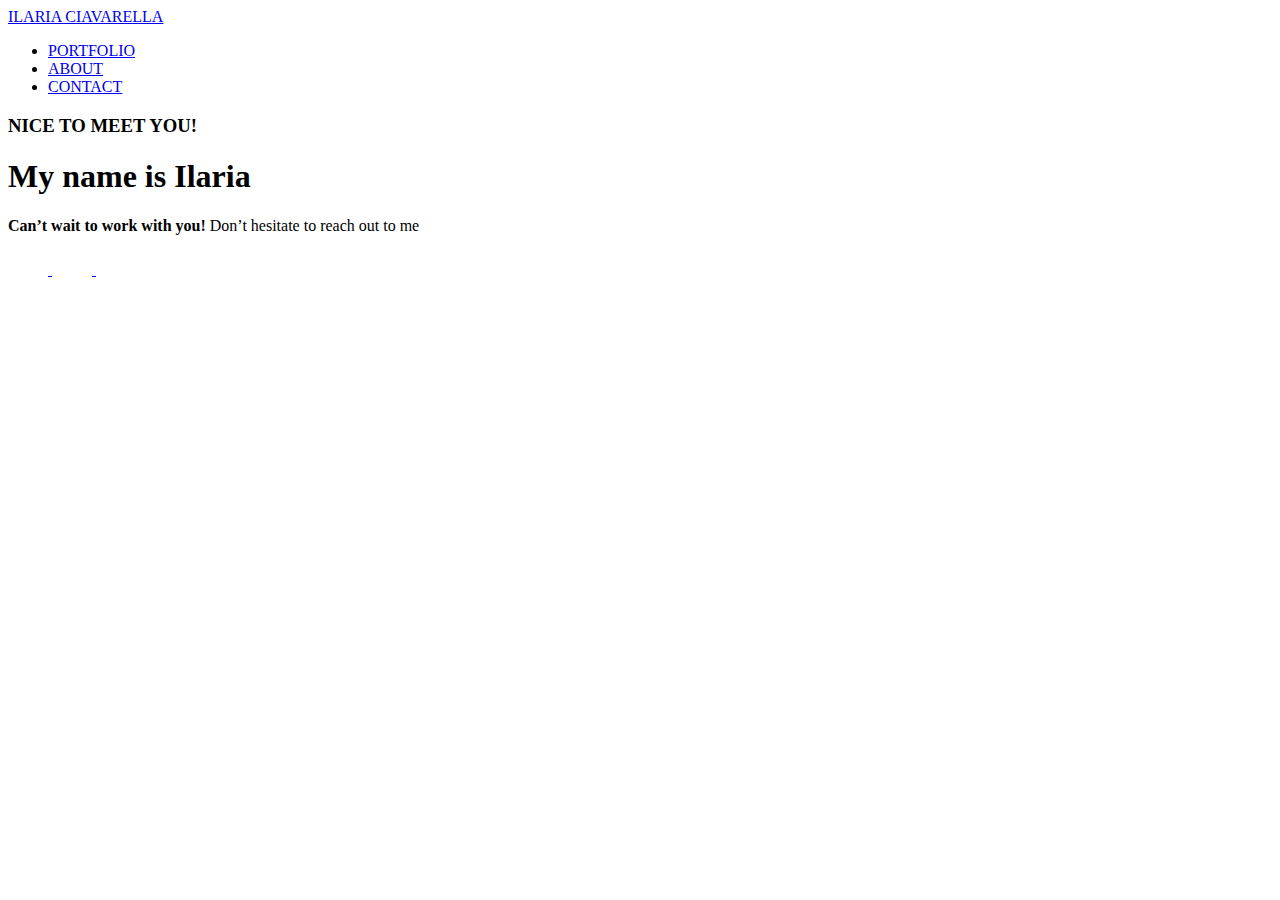
==== about/index.html @ bc70d04c "Fix nav links" ====
<!DOCTYPE html>
<html lang="en">
	<head>
		<meta charset="UTF-8" />
		<meta name="viewport" content="width=device-width, initial-scale=1.0" />
		<link rel="stylesheet" href="assets/styles.css" />

		<title>Ilaria Ciavarella &ndash; About</title>
		<meta
			name="description"
			content="Welcome to the Wonderland of your friendly neighbourhood creative talent! Get to know me better, my skills, and my journey in the realms of design and technology. Join me on this creative adventure!" />

		<!-- Open Graph tags -->
		<meta property="og:title" content="Ilaria Ciavarella &ndash; About" />
		<meta property="og:type" content="website" />
		<meta
			property="og:description"
			content="Get to know me better, my skills, and my journey in design and technology." />
		<meta
			property="og:url"
			content="https://ilariaciavarella.github.io/personal-portfolio/about/" />
		<meta property="og:image" content="" />
	</head>
	<body>
		<nav>
			<span><a href="../">ILARIA CIAVARELLA</a></span>
			<ul>
				<li><a href="../portfolio/">PORTFOLIO</a></li>
				<li><a href="index.html">ABOUT</a></li>
				<li><a href="../contact/">CONTACT</a></li>
			</ul>
		</nav>
		<main>
			<section>
				<div>
					<h3>NICE TO MEET YOU!</h3>
					<h1>My name is Ilaria</h1>
				</div>
			</section>
		</main>
		<footer>
			<div>
				<strong>Can&rsquo;t wait to work with you!</strong> Don&rsquo;t hesitate
				to reach out to me
			</div>
			<div>
				<a
					href="www.linkedin.com/in/ilaria-ciavarella

">
					<svg
						width="40"
						height="40"
						viewBox="0 0 40 40"
						fill="none"
						xmlns="http://www.w3.org/2000/svg">
						<path
							d="M33.75 4.0625H6.25C5.66984 4.0625 5.11344 4.29297 4.7032 4.7032C4.29297 5.11344 4.0625 5.66984 4.0625 6.25V33.75C4.0625 34.3302 4.29297 34.8866 4.7032 35.2968C5.11344 35.707 5.66984 35.9375 6.25 35.9375H33.75C34.3302 35.9375 34.8866 35.707 35.2968 35.2968C35.707 34.8866 35.9375 34.3302 35.9375 33.75V6.25C35.9375 5.66984 35.707 5.11344 35.2968 4.7032C34.8866 4.29297 34.3302 4.0625 33.75 4.0625ZM34.0625 33.75C34.0625 33.8329 34.0296 33.9124 33.971 33.971C33.9124 34.0296 33.8329 34.0625 33.75 34.0625H6.25C6.16712 34.0625 6.08763 34.0296 6.02903 33.971C5.97042 33.9124 5.9375 33.8329 5.9375 33.75V6.25C5.9375 6.16712 5.97042 6.08763 6.02903 6.02903C6.08763 5.97042 6.16712 5.9375 6.25 5.9375H33.75C33.8329 5.9375 33.9124 5.97042 33.971 6.02903C34.0296 6.08763 34.0625 6.16712 34.0625 6.25V33.75ZM14.6875 17.5V27.5C14.6875 27.7486 14.5887 27.9871 14.4129 28.1629C14.2371 28.3387 13.9986 28.4375 13.75 28.4375C13.5014 28.4375 13.2629 28.3387 13.0871 28.1629C12.9113 27.9871 12.8125 27.7486 12.8125 27.5V17.5C12.8125 17.2514 12.9113 17.0129 13.0871 16.8371C13.2629 16.6613 13.5014 16.5625 13.75 16.5625C13.9986 16.5625 14.2371 16.6613 14.4129 16.8371C14.5887 17.0129 14.6875 17.2514 14.6875 17.5ZM28.4375 21.875V27.5C28.4375 27.7486 28.3387 27.9871 28.1629 28.1629C27.9871 28.3387 27.7486 28.4375 27.5 28.4375C27.2514 28.4375 27.0129 28.3387 26.8371 28.1629C26.6613 27.9871 26.5625 27.7486 26.5625 27.5V21.875C26.5625 20.9633 26.2003 20.089 25.5557 19.4443C24.911 18.7997 24.0367 18.4375 23.125 18.4375C22.2133 18.4375 21.339 18.7997 20.6943 19.4443C20.0497 20.089 19.6875 20.9633 19.6875 21.875V27.5C19.6875 27.7486 19.5887 27.9871 19.4129 28.1629C19.2371 28.3387 18.9986 28.4375 18.75 28.4375C18.5014 28.4375 18.2629 28.3387 18.0871 28.1629C17.9113 27.9871 17.8125 27.7486 17.8125 27.5V17.5C17.8125 17.2514 17.9113 17.0129 18.0871 16.8371C18.2629 16.6613 18.5014 16.5625 18.75 16.5625C18.9986 16.5625 19.2371 16.6613 19.4129 16.8371C19.5887 17.0129 19.6875 17.2514 19.6875 17.5V17.8297C20.4601 17.174 21.4042 16.7529 22.4082 16.6162C23.4123 16.4795 24.4346 16.6328 25.3544 17.0581C26.2742 17.4833 27.0532 18.1627 27.5994 19.0162C28.1457 19.8697 28.4365 20.8617 28.4375 21.875ZM15.3125 13.125C15.3125 13.434 15.2209 13.7361 15.0492 13.9931C14.8775 14.25 14.6335 14.4503 14.3479 14.5686C14.0624 14.6868 13.7483 14.7178 13.4452 14.6575C13.1421 14.5972 12.8637 14.4484 12.6451 14.2299C12.4266 14.0113 12.2778 13.7329 12.2175 13.4298C12.1572 13.1267 12.1882 12.8126 12.3064 12.5271C12.4247 12.2415 12.625 11.9975 12.8819 11.8258C13.1389 11.6541 13.441 11.5625 13.75 11.5625C14.1644 11.5625 14.5618 11.7271 14.8549 12.0201C15.1479 12.3132 15.3125 12.7106 15.3125 13.125Z"
							fill="white" />
					</svg>
				</a>
				<a href="https://github.com/ilariaciavarella">
					<svg
						width="40"
						height="40"
						viewBox="0 0 40 40"
						fill="none"
						xmlns="http://www.w3.org/2000/svg">
						<path
							d="M32.2078 11.8625C32.6023 10.6551 32.7376 9.378 32.6049 8.11471C32.4721 6.85142 32.0743 5.63035 31.4375 4.53127C31.3552 4.38867 31.2367 4.27026 31.0941 4.18797C30.9515 4.10568 30.7897 4.06242 30.625 4.06252C29.1911 4.05934 27.777 4.39783 26.4999 5.04996C25.2228 5.70209 24.1195 6.64908 23.2812 7.81252H19.2188C18.3805 6.64908 17.2772 5.70209 16.0001 5.04996C14.723 4.39783 13.3089 4.05934 11.875 4.06252C11.7103 4.06242 11.5485 4.10568 11.4059 4.18797C11.2633 4.27026 11.1448 4.38867 11.0625 4.53127C10.4257 5.63035 10.0279 6.85142 9.89515 8.11471C9.76241 9.378 9.8977 10.6551 10.2922 11.8625C9.50117 13.1904 9.07683 14.7045 9.0625 16.25V17.5C9.06525 19.6408 9.88071 21.7006 11.344 23.2631C12.8073 24.8256 14.8094 25.7743 16.9453 25.9172C15.8965 27.0177 15.3118 28.4798 15.3125 30V31.5625H11.25C10.1726 31.5625 9.13925 31.1345 8.37738 30.3726C7.61551 29.6108 7.1875 28.5775 7.1875 27.5C7.1875 25.9253 6.56194 24.4151 5.44845 23.3016C4.33495 22.1881 2.82472 21.5625 1.25 21.5625C1.00136 21.5625 0.762903 21.6613 0.587087 21.8371C0.411272 22.0129 0.3125 22.2514 0.3125 22.5C0.3125 22.7487 0.411272 22.9871 0.587087 23.1629C0.762903 23.3388 1.00136 23.4375 1.25 23.4375C2.32744 23.4375 3.36075 23.8655 4.12262 24.6274C4.88449 25.3893 5.3125 26.4226 5.3125 27.5C5.3125 29.0747 5.93806 30.585 7.05155 31.6985C8.16505 32.812 9.67528 33.4375 11.25 33.4375H15.3125V36.25C15.3125 36.4987 15.4113 36.7371 15.5871 36.9129C15.7629 37.0887 16.0014 37.1875 16.25 37.1875C16.4986 37.1875 16.7371 37.0887 16.9129 36.9129C17.0887 36.7371 17.1875 36.4987 17.1875 36.25V30C17.1875 28.9226 17.6155 27.8893 18.3774 27.1274C19.1392 26.3655 20.1726 25.9375 21.25 25.9375C22.3274 25.9375 23.3608 26.3655 24.1226 27.1274C24.8845 27.8893 25.3125 28.9226 25.3125 30V36.25C25.3125 36.4987 25.4113 36.7371 25.5871 36.9129C25.7629 37.0887 26.0014 37.1875 26.25 37.1875C26.4986 37.1875 26.7371 37.0887 26.9129 36.9129C27.0887 36.7371 27.1875 36.4987 27.1875 36.25V30C27.1882 28.4798 26.6035 27.0177 25.5547 25.9172C27.6906 25.7743 29.6927 24.8256 31.156 23.2631C32.6193 21.7006 33.4348 19.6408 33.4375 17.5V16.25C33.4232 14.7045 32.9988 13.1904 32.2078 11.8625ZM31.5625 17.5C31.5625 19.2405 30.8711 20.9097 29.6404 22.1404C28.4097 23.3711 26.7405 24.0625 25 24.0625H17.5C15.7595 24.0625 14.0903 23.3711 12.8596 22.1404C11.6289 20.9097 10.9375 19.2405 10.9375 17.5V16.25C10.9539 14.9322 11.3499 13.647 12.0781 12.5485C12.1738 12.4215 12.2356 12.2723 12.2578 12.1148C12.2799 11.9574 12.2616 11.7969 12.2047 11.6485C11.8509 10.735 11.6882 9.75877 11.7266 8.77999C11.7651 7.80121 12.0038 6.8407 12.4281 5.95783C13.5388 6.04162 14.6146 6.38324 15.5702 6.95554C16.5258 7.52785 17.3347 8.31508 17.9328 9.25471C18.0176 9.38747 18.1345 9.49672 18.2727 9.57237C18.4109 9.64801 18.5659 9.68762 18.7234 9.68752H23.7766C23.934 9.68778 24.0889 9.64842 24.227 9.57305C24.3652 9.49768 24.4822 9.38874 24.5672 9.25627C25.1649 8.31618 25.9738 7.52852 26.9294 6.95591C27.885 6.38331 28.961 6.04156 30.0719 5.95783C30.4962 6.8407 30.7349 7.80121 30.7734 8.77999C30.8118 9.75877 30.6491 10.735 30.2953 11.6485C30.2385 11.7962 30.22 11.956 30.2416 12.1128C30.2632 12.2696 30.3241 12.4184 30.4187 12.5453C31.1493 13.6441 31.5465 14.9307 31.5625 16.25V17.5Z"
							fill="white" />
					</svg>
				</a>
				<a href="https://www.instagram.com/lil.ciavarella/">
					<svg
						width="40"
						height="40"
						viewBox="0 0 40 40"
						fill="none"
						xmlns="http://www.w3.org/2000/svg">
						<path
							d="M20 12.8125C18.5784 12.8125 17.1888 13.234 16.0068 14.0238C14.8249 14.8136 13.9036 15.9361 13.3596 17.2495C12.8156 18.5628 12.6733 20.008 12.9506 21.4022C13.2279 22.7964 13.9125 24.0771 14.9177 25.0823C15.9229 26.0875 17.2036 26.7721 18.5978 27.0494C19.992 27.3267 21.4372 27.1844 22.7505 26.6404C24.0639 26.0964 25.1864 25.1751 25.9762 23.9932C26.766 22.8112 27.1875 21.4216 27.1875 20C27.185 18.0945 26.427 16.2678 25.0796 14.9204C23.7322 13.573 21.9055 12.815 20 12.8125ZM20 25.3125C18.9493 25.3125 17.9222 25.0009 17.0485 24.4172C16.1749 23.8334 15.494 23.0037 15.0919 22.033C14.6898 21.0623 14.5846 19.9941 14.7896 18.9636C14.9946 17.9331 15.5005 16.9865 16.2435 16.2435C16.9865 15.5005 17.9331 14.9946 18.9636 14.7896C19.9941 14.5846 21.0623 14.6898 22.033 15.0919C23.0037 15.494 23.8334 16.1749 24.4172 17.0485C25.0009 17.9222 25.3125 18.9493 25.3125 20C25.3125 21.409 24.7528 22.7602 23.7565 23.7565C22.7602 24.7528 21.409 25.3125 20 25.3125ZM27.5 4.0625H12.5C10.263 4.06498 8.11833 4.95473 6.53653 6.53653C4.95473 8.11833 4.06498 10.263 4.0625 12.5V27.5C4.06498 29.737 4.95473 31.8817 6.53653 33.4635C8.11833 35.0453 10.263 35.935 12.5 35.9375H27.5C29.737 35.935 31.8817 35.0453 33.4635 33.4635C35.0453 31.8817 35.935 29.737 35.9375 27.5V12.5C35.935 10.263 35.0453 8.11833 33.4635 6.53653C31.8817 4.95473 29.737 4.06498 27.5 4.0625ZM34.0625 27.5C34.0625 29.2405 33.3711 30.9097 32.1404 32.1404C30.9097 33.3711 29.2405 34.0625 27.5 34.0625H12.5C10.7595 34.0625 9.09032 33.3711 7.85961 32.1404C6.6289 30.9097 5.9375 29.2405 5.9375 27.5V12.5C5.9375 10.7595 6.6289 9.09032 7.85961 7.85961C9.09032 6.6289 10.7595 5.9375 12.5 5.9375H27.5C29.2405 5.9375 30.9097 6.6289 32.1404 7.85961C33.3711 9.09032 34.0625 10.7595 34.0625 12.5V27.5ZM29.6875 11.875C29.6875 12.184 29.5959 12.4861 29.4242 12.7431C29.2525 13 29.0085 13.2003 28.7229 13.3186C28.4374 13.4368 28.1233 13.4678 27.8202 13.4075C27.5171 13.3472 27.2387 13.1984 27.0201 12.9799C26.8016 12.7613 26.6528 12.4829 26.5925 12.1798C26.5322 11.8767 26.5632 11.5626 26.6814 11.2771C26.7997 10.9915 27 10.7475 27.2569 10.5758C27.5139 10.4041 27.816 10.3125 28.125 10.3125C28.5394 10.3125 28.9368 10.4771 29.2299 10.7701C29.5229 11.0632 29.6875 11.4606 29.6875 11.875Z"
							fill="white" />
					</svg>
				</a>
			</div>
		</footer>
	</body>
</html>
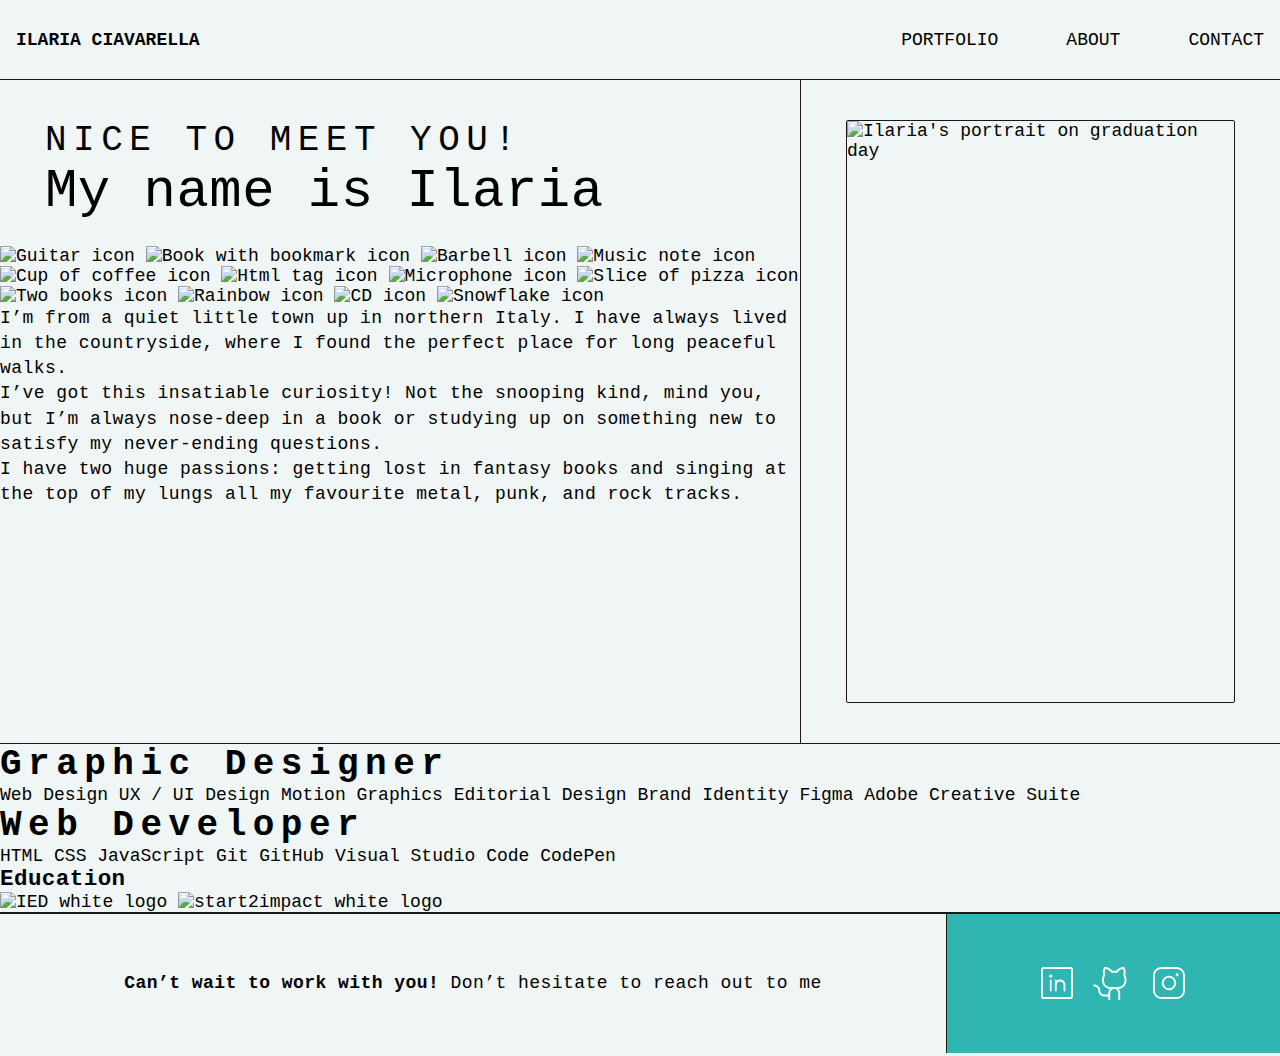
==== commit ded5d30b: "start desktop version of about page" ====
--- a/about/index.html
+++ b/about/index.html
@@ -3,7 +3,12 @@
 	<head>
 		<meta charset="UTF-8" />
 		<meta name="viewport" content="width=device-width, initial-scale=1.0" />
-		<link rel="stylesheet" href="assets/styles.css" />
+		<link rel="stylesheet" href="../assets/css/about.css" />
+		<link
+			rel="stylesheet"
+			href="//cdn.jsdelivr.net/npm/hack-font@3.3.0/build/web/hack.css" />
+
+		<script src="../assets/script/script.js" defer></script>
 
 		<title>Ilaria Ciavarella &ndash; About</title>
 		<meta
@@ -22,30 +27,203 @@
 		<meta property="og:image" content="" />
 	</head>
 	<body>
-		<nav>
-			<span><a href="../">ILARIA CIAVARELLA</a></span>
-			<ul>
-				<li><a href="../portfolio/">PORTFOLIO</a></li>
-				<li><a href="index.html">ABOUT</a></li>
-				<li><a href="../contact/">CONTACT</a></li>
+		<nav id="nav">
+			<span class="logo"><a href="../">ILARIA CIAVARELLA</a></span>
+			<ul class="full-nav">
+				<li><a class="nav-link" href="/portfolio/">PORTFOLIO</a></li>
+				<li><a class="nav-link" href="">ABOUT</a></li>
+				<li><a class="nav-link" href="/contact/">CONTACT</a></li>
 			</ul>
+			<button class="icon" id="menu-btn" onclick="openMenu()">
+				<svg
+					width="40"
+					height="40"
+					viewBox="0 0 40 40"
+					fill="none"
+					xmlns="http://www.w3.org/2000/svg">
+					<path
+						d="M5 8H35"
+						stroke="black"
+						stroke-width="2"
+						stroke-linecap="round" />
+					<path
+						d="M5 20H35"
+						stroke="black"
+						stroke-width="2"
+						stroke-linecap="round" />
+					<path
+						d="M5 32H35"
+						stroke="black"
+						stroke-width="2"
+						stroke-linecap="round" />
+				</svg>
+			</button>
+			<button class="icon" id="close-btn" onclick="closeMenu()">
+				<svg
+					width="40"
+					height="40"
+					viewBox="0 0 40 40"
+					fill="none"
+					xmlns="http://www.w3.org/2000/svg">
+					<path
+						d="M6.5647 33.435L33.4348 6.56497"
+						stroke="#F0F5F5"
+						stroke-width="2"
+						stroke-linecap="round" />
+					<path
+						d="M6.5647 6.56497L33.4348 33.435"
+						stroke="#F0F5F5"
+						stroke-width="2"
+						stroke-linecap="round" />
+				</svg>
+			</button>
+
+			<!--Mobile menu-->
+			<div id="mobile-menu">
+				<div id="menu-content">
+					<div class="spacing"></div>
+					<ul class="mobile-nav">
+						<li><a href="portfolio/">PORTFOLIO</a></li>
+						<li><a href="about/">ABOUT</a></li>
+						<li><a href="contact/">CONTACT</a></li>
+					</ul>
+					<div>
+						<a
+							href="https://www.linkedin.com/in/ilaria-ciavarella
+					
+					">
+							<img
+								src="assets/img/social_icons/linkedin.svg"
+								alt="LinkedIn logo" />
+						</a>
+						<a href="https://github.com/ilariaciavarella">
+							<img src="assets/img/social_icons/github.svg" alt="GitHub logo" />
+						</a>
+						<a href="https://www.instagram.com/lil.ciavarella/">
+							<img
+								src="assets/img/social_icons/instagram.svg"
+								alt="Instagram logo" />
+						</a>
+					</div>
+				</div>
+			</div>
 		</nav>
+
 		<main>
-			<section>
-				<div>
+			<section class="presentation">
+				<div class="greetings">
 					<h3>NICE TO MEET YOU!</h3>
 					<h1>My name is Ilaria</h1>
 				</div>
+				<div class="about-me">
+					<div class="hobbies">
+						<img
+							src="../assets/img/about_icons/guitar_icon.svg"
+							alt="Guitar icon" />
+						<img
+							src="../assets/img/about_icons/book_icon.svg"
+							alt="Book with bookmark icon" />
+						<img
+							src="../assets/img/about_icons/barbell_icon.svg"
+							alt="Barbell icon" />
+						<img
+							src="../assets/img/about_icons/note_icon.svg"
+							alt="Music note icon" />
+						<img
+							src="../assets/img/about_icons/coffee_icon.svg"
+							alt="Cup of coffee icon" />
+						<img
+							src="../assets/img/about_icons/code_icon.svg"
+							alt="Html tag icon" />
+						<img
+							src="../assets/img/about_icons/mic_icon.svg"
+							alt="Microphone icon" />
+						<img
+							src="../assets/img/about_icons/pizza_icon.svg"
+							alt="Slice of pizza icon" />
+						<img
+							src="../assets/img/about_icons/books_icon.svg"
+							alt="Two books icon" />
+						<img
+							src="../assets/img/about_icons/rainbow_icon.svg"
+							alt="Rainbow icon" />
+						<img src="../assets/img/about_icons/cd_icon.svg" alt="CD icon" />
+						<img
+							src="../assets/img/about_icons/snow_icon.svg"
+							alt="Snowflake icon" />
+					</div>
+
+					<div class="story">
+						<p>
+							I&rsquo;m from a quiet little town up in northern Italy. I have
+							always lived in the countryside, where I found the perfect place
+							for long peaceful walks.
+						</p>
+						<p>
+							I&rsquo;ve got this insatiable curiosity! Not the snooping kind,
+							mind you, but I&rsquo;m always nose-deep in a book or studying up
+							on something new to satisfy my never-ending questions.
+						</p>
+						<p>
+							I have two huge passions: getting lost in fantasy books and
+							singing at the top of my lungs all my favourite metal, punk, and
+							rock tracks.
+						</p>
+					</div>
+				</div>
+				<figure>
+					<img
+						src="../assets/img/portraits/portrait_colours.jpg"
+						alt="Ilaria's portrait on graduation day" />
+				</figure>
+			</section>
+			<section class="skills">
+				<div>
+					<h2>Graphic Designer</h2>
+					<div>
+						<span>Web Design</span>
+						<span>UX / UI Design</span>
+						<span>Motion Graphics</span>
+						<span>Editorial Design</span>
+						<span>Brand Identity</span>
+						<span>Figma</span>
+						<span>Adobe Creative Suite</span>
+					</div>
+				</div>
+				<div>
+					<h2>Web Developer</h2>
+					<div>
+						<span>HTML</span>
+						<span>CSS</span>
+						<span>JavaScript</span>
+						<span>Git</span>
+						<span>GitHub</span>
+						<span>Visual Studio Code</span>
+						<span>CodePen</span>
+					</div>
+				</div>
+				<div>
+					<h4>Education</h4>
+					<img
+						src="../assets/img/universities_logo/ied_logo_w.png"
+						alt="IED white logo" />
+					<img
+						src="../assets/img/universities_logo/s2i_logo_w.png"
+						alt="start2impact white logo" />
+				</div>
 			</section>
 		</main>
+
 		<footer>
-			<div>
-				<strong>Can&rsquo;t wait to work with you!</strong> Don&rsquo;t hesitate
-				to reach out to me
+			<div class="cta">
+				<p>
+					<strong>Can&rsquo;t wait to work with you!</strong>
+					Don&rsquo;t&nbsp;hesitate to reach out to&nbsp;me
+				</p>
 			</div>
-			<div>
+			<div class="social">
 				<a
-					href="www.linkedin.com/in/ilaria-ciavarella
+					href="https://www.linkedin.com/in/ilaria-ciavarella
 
 ">
 					<svg
--- a/assets/css/about.css
+++ b/assets/css/about.css
@@ -0,0 +1,366 @@
+:root {
+  font-family: "Hack", monospace;
+  font-size: calc(13px + 0.390625vw);
+}
+
+/* Reset default */
+* {
+  margin: 0;
+  padding: 0;
+  box-sizing: border-box;
+}
+
+body {
+  background-color: #f0f5f5;
+}
+
+/* Text default styles */
+p {
+  font-size: 1rem;
+  line-height: 1.4rem;
+  letter-spacing: 0.025rem;
+}
+
+h1 {
+  font-size: 3rem;
+  letter-spacing: 0.025rem;
+  font-weight: normal;
+}
+
+h2 {
+  font-size: 2rem;
+  letter-spacing: 0.36rem;
+}
+
+h3 {
+  font-size: 2rem;
+  letter-spacing: 0.36rem;
+  font-weight: normal;
+}
+
+h4 {
+  font-size: 1.25rem;
+  letter-spacing: 0.025rem;
+}
+
+a {
+  text-decoration: none;
+  color: inherit;
+}
+
+label {
+  display: block;
+  font-size: 1rem;
+  font-weight: bold;
+  letter-spacing: 0.36rem;
+}
+
+/* NAV BAR */
+nav {
+  height: 80px;
+  background-color: #f0f5f5;
+  border-bottom: 1px solid #1c1719;
+  padding: 16px;
+  position: sticky;
+  top: 0;
+  left: 0;
+  z-index: 1;
+  display: flex;
+  justify-content: space-between;
+  align-items: center;
+}
+nav .logo {
+  font-weight: bold;
+}
+nav #close-btn {
+  display: none;
+}
+
+@media screen and (max-width: 663px) {
+  .full-nav {
+    display: none;
+  }
+  #mobile-menu {
+    width: 100%;
+    height: 0;
+    position: fixed;
+    z-index: 1;
+    top: 80px;
+    left: 0;
+    background-color: #1c1719;
+    overflow-y: hidden;
+    transition: height 300ms ease-in-out;
+  }
+  #mobile-menu .spacing {
+    height: 1px;
+    content: "";
+  }
+  #mobile-menu #menu-content {
+    height: 100%;
+    display: flex;
+    flex-direction: column;
+    align-items: center;
+    justify-content: space-between;
+    padding: 40px 0;
+    transition: height 300ms ease-in-out;
+    color: white;
+  }
+  #mobile-menu #menu-content img {
+    filter: invert(100%);
+    width: 40px;
+    margin: 0 12px;
+  }
+  #mobile-menu .mobile-nav {
+    list-style-type: none;
+    width: 100vw;
+  }
+  #mobile-menu .mobile-nav a {
+    display: block;
+    padding: 36px;
+    text-align: center;
+    border-top: 1px solid #f0f5f5;
+  }
+  #mobile-menu .mobile-nav a:active {
+    background-color: rgba(217, 17, 67, 0.25);
+  }
+  #mobile-menu .mobile-nav li:last-of-type a {
+    border-bottom: 1px solid #f0f5f5;
+  }
+}
+@media only screen and (min-width: 664px) {
+  #menu-btn,
+  #mobile-menu {
+    display: none;
+  }
+  .full-nav {
+    list-style: none;
+  }
+  .full-nav li {
+    display: inline;
+    margin-left: 4vw;
+    margin-right: -6px;
+  }
+  .nav-link {
+    display: inline-block;
+    position: relative;
+    padding: 8px 6px;
+  }
+  .nav-link::after {
+    content: "";
+    position: absolute;
+    width: 100%;
+    transform: scaleX(0);
+    height: 2px;
+    bottom: 0;
+    left: 0;
+    background-color: #1c1719;
+    transform-origin: bottom center;
+    transition: transform 300ms ease-in-out;
+  }
+  .nav-link:hover {
+    font-weight: bold;
+  }
+  .nav-link:hover::after {
+    transform: scaleX(1);
+  }
+  .nav-link:active {
+    color: #2fb6b2;
+  }
+  .nav-link:active::after {
+    background-color: #2fb6b2;
+  }
+}
+/* ---------------------------------------------------------- */
+/* BUTTONS */
+.btn {
+  border: 1px solid #1c1719;
+  box-shadow: #1c1719 8px 8px 0;
+  border-radius: 8px;
+  cursor: pointer;
+  transition: 300ms ease-in-out;
+  padding: 16px;
+  display: block;
+  width: 100%;
+  max-width: 240px;
+  text-align: center;
+  margin: 32px auto;
+  font-size: inherit;
+  font-family: "Hack", monospace;
+}
+.btn:active {
+  box-shadow: none;
+  transform: translate(8px, 8px);
+}
+
+.primary-blue {
+  background-color: #2fb6b2;
+  color: white;
+}
+.primary-blue:hover {
+  background-color: #228582;
+}
+.primary-blue:active {
+  background-color: #15514f;
+}
+
+.primary-red {
+  background-color: #d91143;
+  color: white;
+}
+.primary-red:hover {
+  background-color: #a00d31;
+}
+.primary-red:active {
+  background-color: #63081e;
+}
+
+.secondary {
+  background-color: #f0f5f5;
+  color: black;
+}
+.secondary:hover {
+  background-color: #cbdddd;
+}
+.secondary:active {
+  background-color: #a4c2c2;
+}
+
+.icon {
+  cursor: pointer;
+  padding: 4px;
+  margin-right: -4px;
+  border-radius: 8px;
+  border: none;
+  background: none;
+  display: flex;
+  align-items: center;
+}
+.icon:hover svg path {
+  stroke: #a00d31;
+}
+.icon:active {
+  border: 1px solid #d91143;
+  margin-right: -5px;
+}
+.icon:active svg path {
+  stroke: #2fb6b2;
+}
+
+.icon-text {
+  margin: 32px 0;
+  max-width: 440px;
+  display: flex;
+  justify-content: flex-start;
+  align-items: center;
+  padding: 16px;
+  gap: 1rem;
+  text-align: start;
+  overflow-x: hidden;
+}
+.icon-text img {
+  width: 40px;
+}
+.icon-text:hover {
+  background-color: #cbdddd;
+}
+.icon-text:active {
+  background-color: #a4c2c2;
+}
+
+/* ---------------------------------------------------------- */
+/* FOOTER */
+footer {
+  background-color: #2fb6b2;
+  min-height: 140px;
+  text-align: center;
+  border-top: 1px solid #1c1719;
+}
+footer div {
+  padding: 40px 0;
+}
+footer .social a {
+  display: inline-block;
+  margin: 0 4px;
+  padding: 4px 4px 0 4px;
+}
+footer .social a:hover svg path {
+  fill: #228582;
+}
+footer .social a:active svg path {
+  fill: #1c1719;
+}
+
+@media screen and (max-width: 572px) {
+  footer {
+    color: white;
+    padding: 0 2.5rem;
+  }
+  footer .cta {
+    padding-bottom: 0;
+  }
+}
+@media only screen and (min-width: 573px) {
+  footer {
+    display: flex;
+  }
+  footer div {
+    padding: 0 1.2rem;
+  }
+  footer .cta {
+    background-color: #f0f5f5;
+    border-right: 1px solid #1c1719;
+    display: flex;
+    align-items: center;
+    justify-content: center;
+    min-width: 60%;
+    flex: 1 1 auto;
+  }
+  footer .social {
+    display: flex;
+    align-items: center;
+    justify-content: center;
+    margin: 0 auto;
+    flex: 1 1 10%;
+  }
+}
+section {
+  border-bottom: 1px solid #1c1719;
+}
+
+@media only screen and (max-width: 663px) {
+  .presentation {
+    padding: 40px 2.5rem;
+  }
+}
+@media only screen and (min-width: 664px) {
+  .presentation {
+    height: calc(100vh - 236px);
+    display: grid;
+    grid-template-columns: repeat(8, 1fr);
+    grid-template-rows: repeat(8, 1fr);
+  }
+  .presentation .greetings {
+    grid-column: 1/6;
+    grid-row: 1/3;
+    padding: 40px 2.5rem;
+  }
+  .presentation .about-me {
+    grid-column: 1/6;
+    grid-row: 3/9;
+  }
+  .presentation figure {
+    grid-column: 6/9;
+    grid-row: 1/-1;
+    display: flex;
+    align-items: center;
+    justify-content: center;
+    border-left: 1px solid #1c1719;
+  }
+  .presentation figure img {
+    width: calc(100% - 5rem);
+    height: calc(100% - 80px);
+    object-fit: cover;
+    border: 1px solid #1c1719;
+    border-radius: 2px;
+  }
+}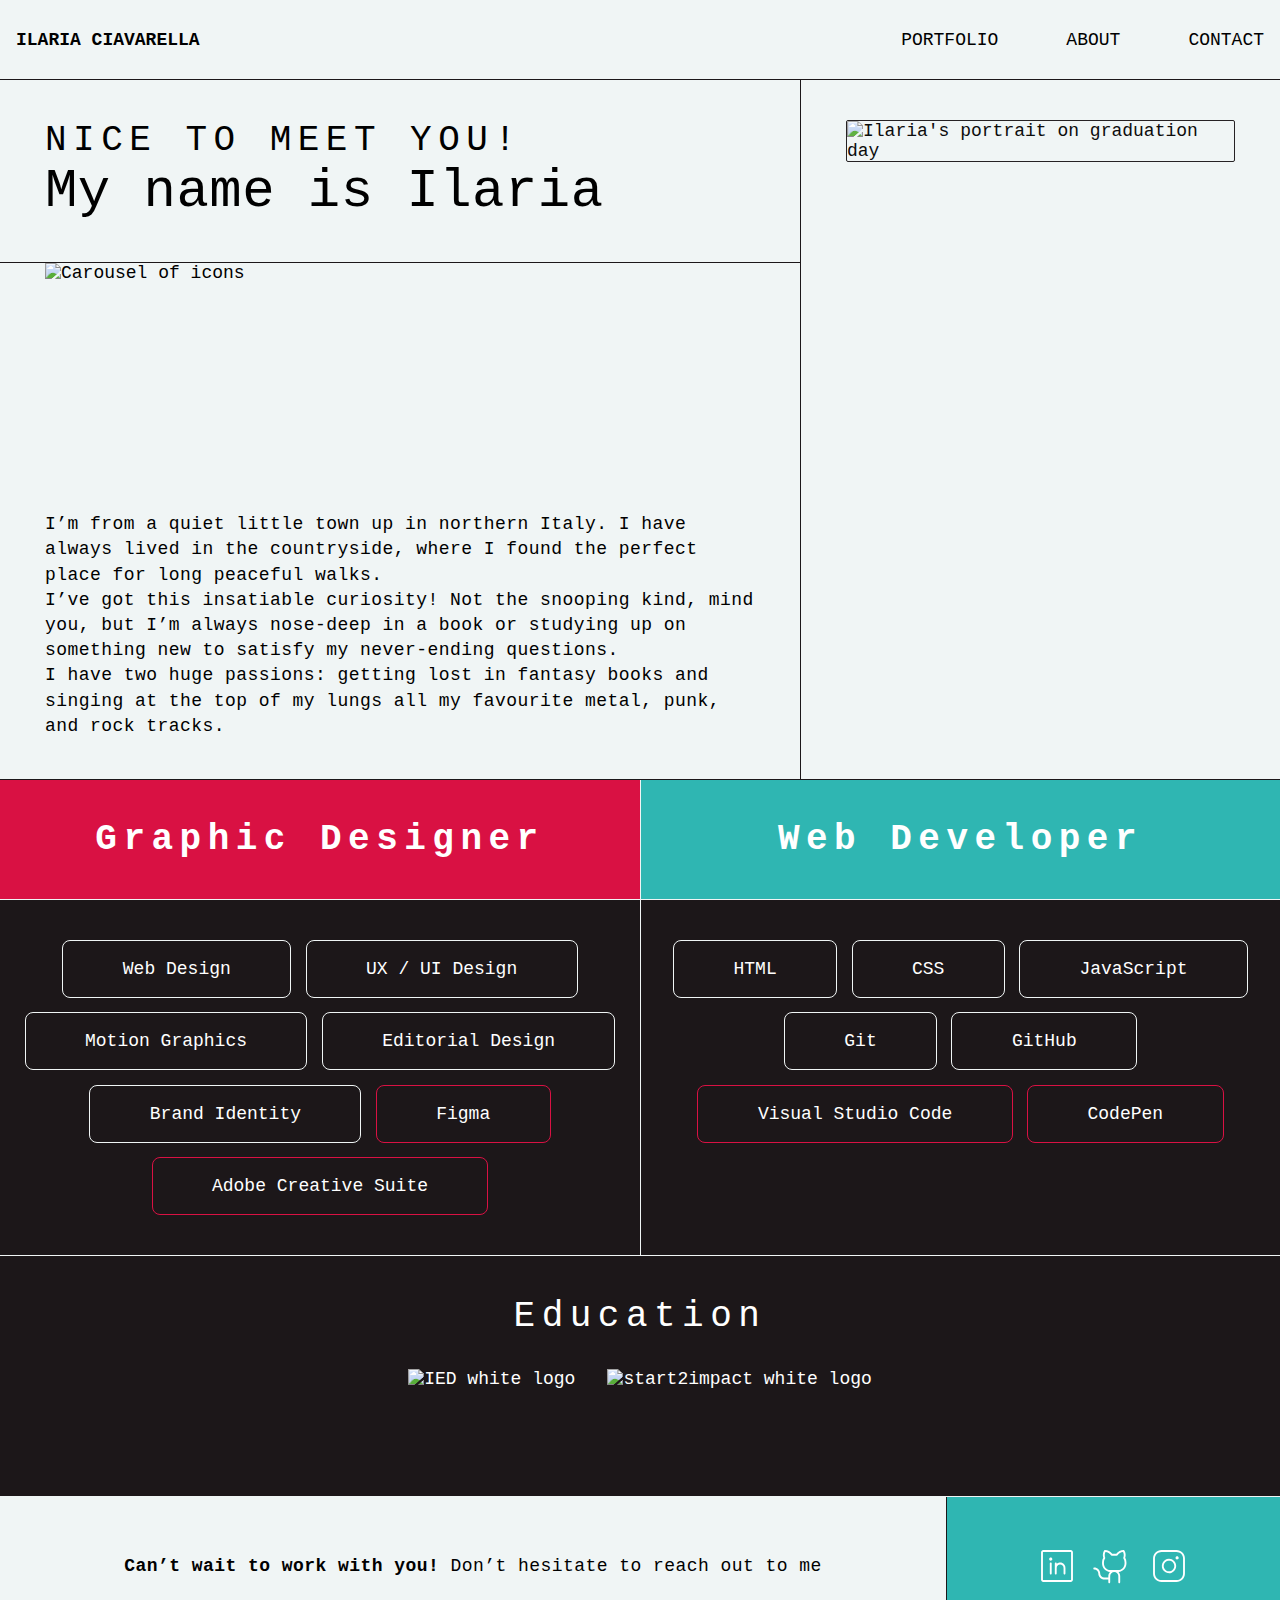
==== commit 5296cdec: "Make all sections responsive at different breakpoints" ====
--- a/about/index.html
+++ b/about/index.html
@@ -118,41 +118,9 @@
 				<div class="about-me">
 					<div class="hobbies">
 						<img
-							src="../assets/img/about_icons/guitar_icon.svg"
-							alt="Guitar icon" />
-						<img
-							src="../assets/img/about_icons/book_icon.svg"
-							alt="Book with bookmark icon" />
-						<img
-							src="../assets/img/about_icons/barbell_icon.svg"
-							alt="Barbell icon" />
-						<img
-							src="../assets/img/about_icons/note_icon.svg"
-							alt="Music note icon" />
-						<img
-							src="../assets/img/about_icons/coffee_icon.svg"
-							alt="Cup of coffee icon" />
-						<img
-							src="../assets/img/about_icons/code_icon.svg"
-							alt="Html tag icon" />
-						<img
-							src="../assets/img/about_icons/mic_icon.svg"
-							alt="Microphone icon" />
-						<img
-							src="../assets/img/about_icons/pizza_icon.svg"
-							alt="Slice of pizza icon" />
-						<img
-							src="../assets/img/about_icons/books_icon.svg"
-							alt="Two books icon" />
-						<img
-							src="../assets/img/about_icons/rainbow_icon.svg"
-							alt="Rainbow icon" />
-						<img src="../assets/img/about_icons/cd_icon.svg" alt="CD icon" />
-						<img
-							src="../assets/img/about_icons/snow_icon.svg"
-							alt="Snowflake icon" />
-					</div>
-
+							src="../assets/img/about_icons/hobbies.gif"
+							alt="Carousel of icons" />
+					</div>
 					<div class="story">
 						<p>
 							I&rsquo;m from a quiet little town up in northern Italy. I have
@@ -171,39 +139,43 @@
 						</p>
 					</div>
 				</div>
-				<figure>
+				<figure class="portrait">
 					<img
 						src="../assets/img/portraits/portrait_colours.jpg"
 						alt="Ilaria's portrait on graduation day" />
 				</figure>
 			</section>
-			<section class="skills">
-				<div>
-					<h2>Graphic Designer</h2>
-					<div>
+
+			<section class="work">
+				<div class="role">
+					<h2 id="graphic">Graphic Designer</h2>
+					<div class="skills">
 						<span>Web Design</span>
 						<span>UX / UI Design</span>
 						<span>Motion Graphics</span>
 						<span>Editorial Design</span>
 						<span>Brand Identity</span>
-						<span>Figma</span>
-						<span>Adobe Creative Suite</span>
-					</div>
-				</div>
-				<div>
+						<span class="software">Figma</span>
+						<span class="software">Adobe Creative Suite</span>
+					</div>
+				</div>
+				<div class="role">
 					<h2>Web Developer</h2>
-					<div>
+					<div class="skills">
 						<span>HTML</span>
 						<span>CSS</span>
 						<span>JavaScript</span>
 						<span>Git</span>
 						<span>GitHub</span>
-						<span>Visual Studio Code</span>
-						<span>CodePen</span>
-					</div>
-				</div>
-				<div>
-					<h4>Education</h4>
+						<span class="software">Visual Studio Code</span>
+						<span class="software">CodePen</span>
+					</div>
+				</div>
+			</section>
+
+			<section class="schools">
+				<h3>Education</h3>
+				<div class="uni-logo">
 					<img
 						src="../assets/img/universities_logo/ied_logo_w.png"
 						alt="IED white logo" />
--- a/assets/css/about.css
+++ b/assets/css/about.css
@@ -167,7 +167,7 @@
     color: #2fb6b2;
   }
   .nav-link:active::after {
-    background-color: #2fb6b2;
+    background-color: #d91143;
   }
 }
 /* ---------------------------------------------------------- */
@@ -236,14 +236,14 @@
   align-items: center;
 }
 .icon:hover svg path {
-  stroke: #a00d31;
+  stroke: #228582;
 }
 .icon:active {
-  border: 1px solid #d91143;
+  border: 1px solid #2fb6b2;
   margin-right: -5px;
 }
 .icon:active svg path {
-  stroke: #2fb6b2;
+  stroke: #d91143;
 }
 
 .icon-text {
@@ -284,7 +284,7 @@
   padding: 4px 4px 0 4px;
 }
 footer .social a:hover svg path {
-  fill: #228582;
+  fill: #a00d31;
 }
 footer .social a:active svg path {
   fill: #1c1719;
@@ -323,44 +323,172 @@
     flex: 1 1 10%;
   }
 }
-section {
+.presentation {
+  display: grid;
+  grid-template-columns: repeat(8, 1fr);
+  grid-template-rows: min-content;
+  min-height: calc(100vh - 200px);
+  width: 100%;
   border-bottom: 1px solid #1c1719;
 }
-
-@media only screen and (max-width: 663px) {
+.presentation .greetings,
+.presentation .about-me,
+.presentation .portrait {
+  padding: 40px 2.5rem;
+}
+.presentation .about-me {
+  border-top: 1px solid #1c1719;
+}
+.presentation .hobbies {
+  margin-top: -40px;
+  height: 5rem;
+  width: 100%;
+  overflow: hidden;
+}
+.presentation .hobbies img {
+  height: 100%;
+  width: 100%;
+  object-fit: cover;
+}
+.presentation .portrait img {
+  max-width: 100%;
+  height: 100%;
+  object-fit: cover;
+  border: 1px solid #1c1719;
+  border-radius: 2px;
+  opacity: 95%;
+}
+
+.work {
+  background-color: #1c1719;
+  color: white;
+  display: flex;
+  flex-wrap: wrap;
+}
+.work h2 {
+  text-align: center;
+  height: 120px;
+  display: flex;
+  align-items: center;
+  justify-content: center;
+  background-color: #2fb6b2;
+  padding: 16px;
+  border-bottom: 1px solid #f0f5f5;
+}
+.work #graphic {
+  background-color: #d91143;
+}
+.work .skills {
+  padding: 40px 1.2rem;
+  display: flex;
+  flex-wrap: wrap;
+  justify-content: center;
+  align-items: flex-start;
+  align-content: flex-start;
+  gap: 0.8rem;
+}
+.work .skills span {
+  text-align: center;
+  padding: 1rem 3.3rem;
+  border: 1px solid #f0f5f5;
+  border-radius: 8px;
+}
+.work .skills .software {
+  border-color: #d91143;
+}
+
+.schools {
+  min-height: 240px;
+  background-color: #1c1719;
+  color: white;
+  width: 100%;
+  text-align: center;
+  padding: 40px 1.2rem;
+}
+.schools h3 {
+  margin-bottom: 32px;
+}
+.schools .uni-logo {
+  width: 100%;
+  display: flex;
+  flex-wrap: wrap;
+  justify-content: center;
+  gap: 32px;
+}
+.schools .uni-logo img {
+  height: 4rem;
+  width: auto;
+  max-width: 100%;
+  object-fit: contain;
+}
+
+footer {
+  border-top: 1px solid #f0f5f5;
+}
+
+/* SMALL */
+@media only screen and (max-width: 600px) {
   .presentation {
-    padding: 40px 2.5rem;
-  }
-}
-@media only screen and (min-width: 664px) {
-  .presentation {
-    height: calc(100vh - 236px);
-    display: grid;
-    grid-template-columns: repeat(8, 1fr);
-    grid-template-rows: repeat(8, 1fr);
-  }
-  .presentation .greetings {
+    display: block;
+  }
+  .presentation figure {
+    border-top: 1px solid #1c1719;
+  }
+  .portrait {
+    aspect-ratio: 1/1;
+  }
+  .portrait img {
+    width: 100%;
+    object-position: top;
+  }
+  .skills {
+    border-bottom: 1px solid #f0f5f5;
+  }
+}
+/* MEDIUM */
+@media only screen and (min-width: 601px) and (max-width: 860px) {
+  .greetings {
     grid-column: 1/6;
+  }
+  .about-me {
+    grid-column: 1/9;
+  }
+  .portrait {
+    grid-row: 1/2;
+    grid-column: 6/9;
+  }
+}
+/* FROM MEDIUM ON */
+@media only screen and (min-width: 601px) {
+  .about-me {
+    display: flex;
+    flex-direction: column;
+    justify-content: space-between;
+  }
+  .portrait {
+    border-left: 1px solid #1c1719;
+  }
+  .work {
+    min-height: fit-content;
+    height: 100%;
+    border-bottom: 1px solid #f0f5f5;
+  }
+  .work .role {
+    width: 50%;
+    min-height: 100%;
+  }
+  .work .role:last-of-type {
+    border-left: 1px solid #f0f5f5;
+  }
+}
+/* LARGE */
+@media only screen and (min-width: 861px) {
+  .greetings,
+  .about-me {
+    grid-column: 1/6;
+  }
+  .portrait {
+    grid-column: 6/9;
     grid-row: 1/3;
-    padding: 40px 2.5rem;
-  }
-  .presentation .about-me {
-    grid-column: 1/6;
-    grid-row: 3/9;
-  }
-  .presentation figure {
-    grid-column: 6/9;
-    grid-row: 1/-1;
-    display: flex;
-    align-items: center;
-    justify-content: center;
-    border-left: 1px solid #1c1719;
-  }
-  .presentation figure img {
-    width: calc(100% - 5rem);
-    height: calc(100% - 80px);
-    object-fit: cover;
-    border: 1px solid #1c1719;
-    border-radius: 2px;
   }
 }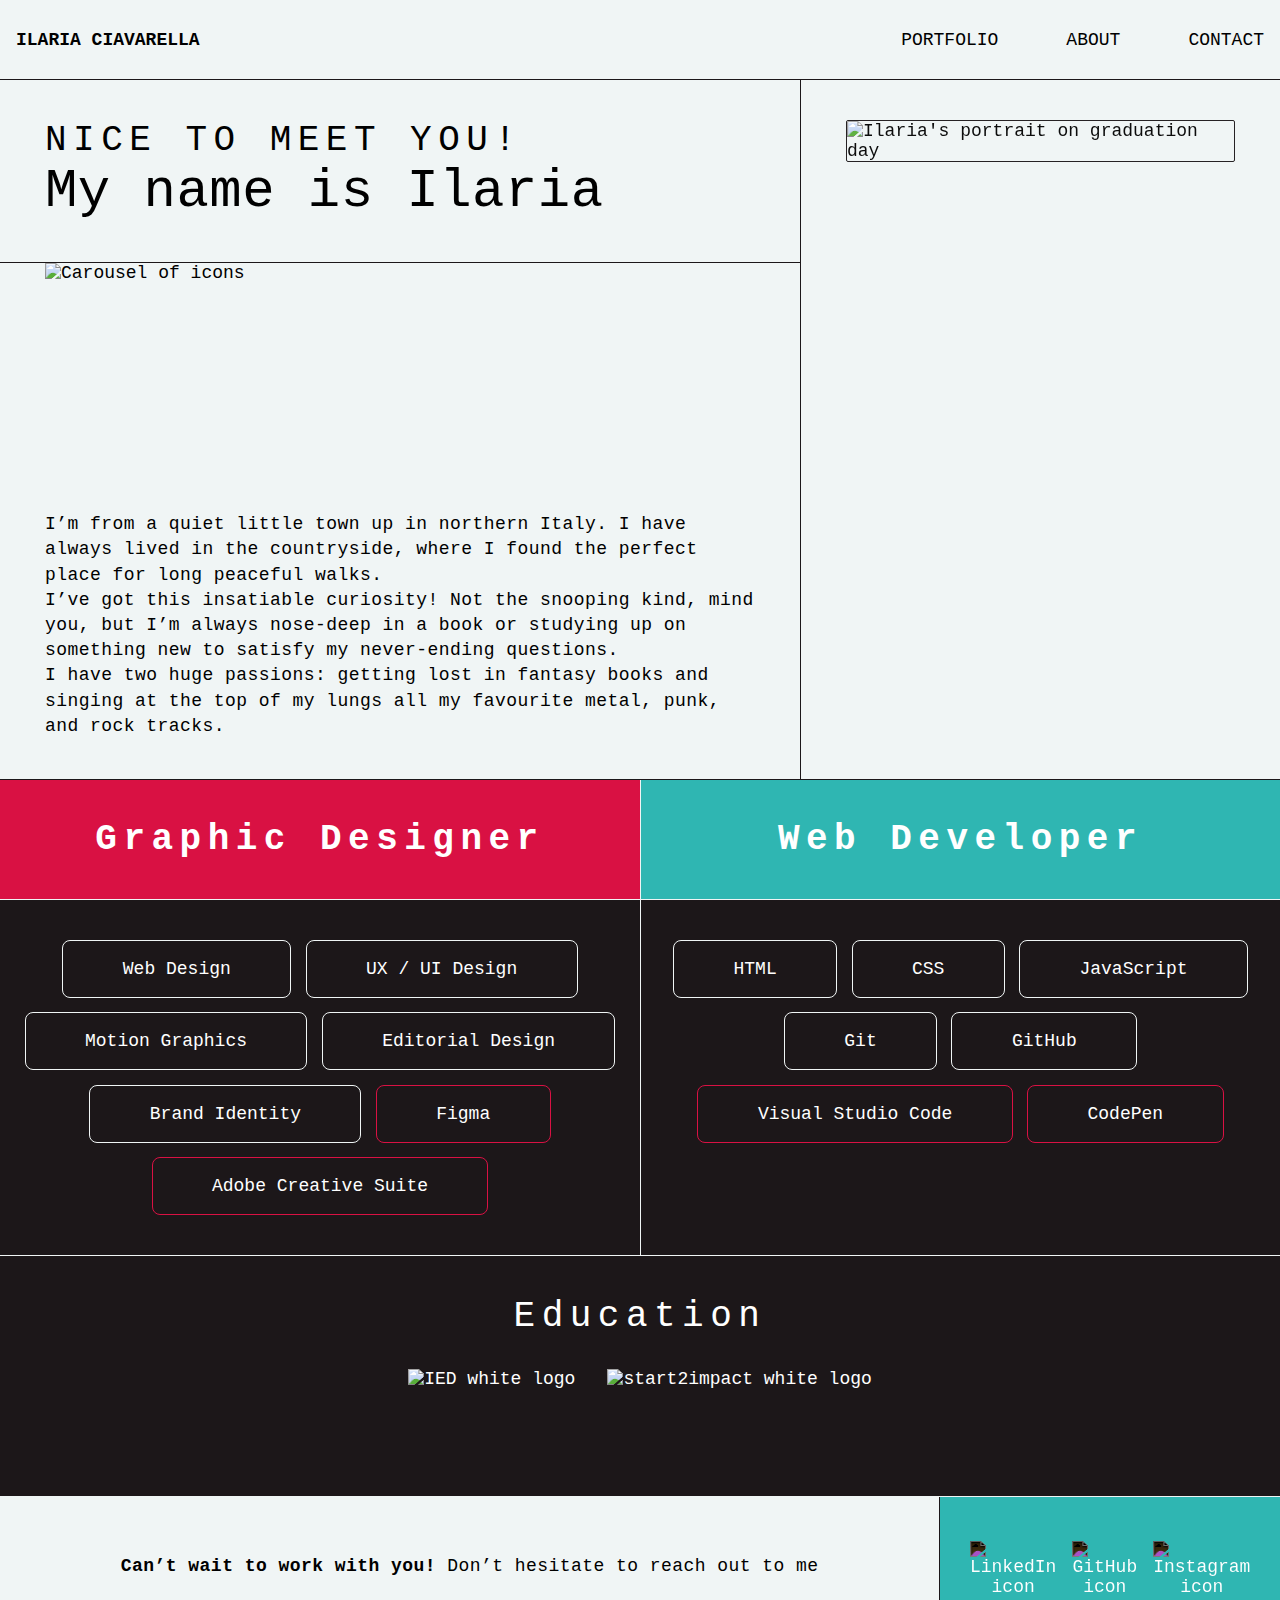
==== commit fbbd9faf: "Add favicon" ====
--- a/about/index.html
+++ b/about/index.html
@@ -7,6 +7,8 @@
 		<link
 			rel="stylesheet"
 			href="//cdn.jsdelivr.net/npm/hack-font@3.3.0/build/web/hack.css" />
+
+		<link rel="icon" type="image/x-icon" href="assets/img/ic-favicon.svg" />
 
 		<script src="../assets/script/script.js" defer></script>
 
@@ -26,13 +28,14 @@
 			content="https://ilariaciavarella.github.io/personal-portfolio/about/" />
 		<meta property="og:image" content="" />
 	</head>
+
 	<body>
 		<nav id="nav">
 			<span class="logo"><a href="../">ILARIA CIAVARELLA</a></span>
 			<ul class="full-nav">
-				<li><a class="nav-link" href="/portfolio/">PORTFOLIO</a></li>
+				<li><a class="nav-link" href="../portfolio/">PORTFOLIO</a></li>
 				<li><a class="nav-link" href="">ABOUT</a></li>
-				<li><a class="nav-link" href="/contact/">CONTACT</a></li>
+				<li><a class="nav-link" href="../contact/">CONTACT</a></li>
 			</ul>
 			<button class="icon" id="menu-btn" onclick="openMenu()">
 				<svg
@@ -83,26 +86,50 @@
 				<div id="menu-content">
 					<div class="spacing"></div>
 					<ul class="mobile-nav">
-						<li><a href="portfolio/">PORTFOLIO</a></li>
-						<li><a href="about/">ABOUT</a></li>
-						<li><a href="contact/">CONTACT</a></li>
+						<li><a href="../portfolio/">PORTFOLIO</a></li>
+						<li><a href="">ABOUT</a></li>
+						<li><a href="../contact/">CONTACT</a></li>
 					</ul>
-					<div>
+					<div id="nav-social">
 						<a
 							href="https://www.linkedin.com/in/ilaria-ciavarella
 					
-					">
-							<img
-								src="assets/img/social_icons/linkedin.svg"
-								alt="LinkedIn logo" />
+					"
+							target="_blank">
+							<svg
+								width="40"
+								height="40"
+								viewBox="0 0 40 40"
+								fill="none"
+								xmlns="http://www.w3.org/2000/svg">
+								<path
+									d="M33.75 4.0625H6.25C5.66984 4.0625 5.11344 4.29297 4.7032 4.7032C4.29297 5.11344 4.0625 5.66984 4.0625 6.25V33.75C4.0625 34.3302 4.29297 34.8866 4.7032 35.2968C5.11344 35.707 5.66984 35.9375 6.25 35.9375H33.75C34.3302 35.9375 34.8866 35.707 35.2968 35.2968C35.707 34.8866 35.9375 34.3302 35.9375 33.75V6.25C35.9375 5.66984 35.707 5.11344 35.2968 4.7032C34.8866 4.29297 34.3302 4.0625 33.75 4.0625ZM34.0625 33.75C34.0625 33.8329 34.0296 33.9124 33.971 33.971C33.9124 34.0296 33.8329 34.0625 33.75 34.0625H6.25C6.16712 34.0625 6.08763 34.0296 6.02903 33.971C5.97042 33.9124 5.9375 33.8329 5.9375 33.75V6.25C5.9375 6.16712 5.97042 6.08763 6.02903 6.02903C6.08763 5.97042 6.16712 5.9375 6.25 5.9375H33.75C33.8329 5.9375 33.9124 5.97042 33.971 6.02903C34.0296 6.08763 34.0625 6.16712 34.0625 6.25V33.75ZM14.6875 17.5V27.5C14.6875 27.7486 14.5887 27.9871 14.4129 28.1629C14.2371 28.3387 13.9986 28.4375 13.75 28.4375C13.5014 28.4375 13.2629 28.3387 13.0871 28.1629C12.9113 27.9871 12.8125 27.7486 12.8125 27.5V17.5C12.8125 17.2514 12.9113 17.0129 13.0871 16.8371C13.2629 16.6613 13.5014 16.5625 13.75 16.5625C13.9986 16.5625 14.2371 16.6613 14.4129 16.8371C14.5887 17.0129 14.6875 17.2514 14.6875 17.5ZM28.4375 21.875V27.5C28.4375 27.7486 28.3387 27.9871 28.1629 28.1629C27.9871 28.3387 27.7486 28.4375 27.5 28.4375C27.2514 28.4375 27.0129 28.3387 26.8371 28.1629C26.6613 27.9871 26.5625 27.7486 26.5625 27.5V21.875C26.5625 20.9633 26.2003 20.089 25.5557 19.4443C24.911 18.7997 24.0367 18.4375 23.125 18.4375C22.2133 18.4375 21.339 18.7997 20.6943 19.4443C20.0497 20.089 19.6875 20.9633 19.6875 21.875V27.5C19.6875 27.7486 19.5887 27.9871 19.4129 28.1629C19.2371 28.3387 18.9986 28.4375 18.75 28.4375C18.5014 28.4375 18.2629 28.3387 18.0871 28.1629C17.9113 27.9871 17.8125 27.7486 17.8125 27.5V17.5C17.8125 17.2514 17.9113 17.0129 18.0871 16.8371C18.2629 16.6613 18.5014 16.5625 18.75 16.5625C18.9986 16.5625 19.2371 16.6613 19.4129 16.8371C19.5887 17.0129 19.6875 17.2514 19.6875 17.5V17.8297C20.4601 17.174 21.4042 16.7529 22.4082 16.6162C23.4123 16.4795 24.4346 16.6328 25.3544 17.0581C26.2742 17.4833 27.0532 18.1627 27.5994 19.0162C28.1457 19.8697 28.4365 20.8617 28.4375 21.875ZM15.3125 13.125C15.3125 13.434 15.2209 13.7361 15.0492 13.9931C14.8775 14.25 14.6335 14.4503 14.3479 14.5686C14.0624 14.6868 13.7483 14.7178 13.4452 14.6575C13.1421 14.5972 12.8637 14.4484 12.6451 14.2299C12.4266 14.0113 12.2778 13.7329 12.2175 13.4298C12.1572 13.1267 12.1882 12.8126 12.3064 12.5271C12.4247 12.2415 12.625 11.9975 12.8819 11.8258C13.1389 11.6541 13.441 11.5625 13.75 11.5625C14.1644 11.5625 14.5618 11.7271 14.8549 12.0201C15.1479 12.3132 15.3125 12.7106 15.3125 13.125Z"
+									fill="white" />
+							</svg>
 						</a>
-						<a href="https://github.com/ilariaciavarella">
-							<img src="assets/img/social_icons/github.svg" alt="GitHub logo" />
+						<a href="https://github.com/ilariaciavarella" target="_blank">
+							<svg
+								width="40"
+								height="40"
+								viewBox="0 0 40 40"
+								fill="none"
+								xmlns="http://www.w3.org/2000/svg">
+								<path
+									d="M32.2078 11.8625C32.6023 10.6551 32.7376 9.378 32.6049 8.11471C32.4721 6.85142 32.0743 5.63035 31.4375 4.53127C31.3552 4.38867 31.2367 4.27026 31.0941 4.18797C30.9515 4.10568 30.7897 4.06242 30.625 4.06252C29.1911 4.05934 27.777 4.39783 26.4999 5.04996C25.2228 5.70209 24.1195 6.64908 23.2812 7.81252H19.2188C18.3805 6.64908 17.2772 5.70209 16.0001 5.04996C14.723 4.39783 13.3089 4.05934 11.875 4.06252C11.7103 4.06242 11.5485 4.10568 11.4059 4.18797C11.2633 4.27026 11.1448 4.38867 11.0625 4.53127C10.4257 5.63035 10.0279 6.85142 9.89515 8.11471C9.76241 9.378 9.8977 10.6551 10.2922 11.8625C9.50117 13.1904 9.07683 14.7045 9.0625 16.25V17.5C9.06525 19.6408 9.88071 21.7006 11.344 23.2631C12.8073 24.8256 14.8094 25.7743 16.9453 25.9172C15.8965 27.0177 15.3118 28.4798 15.3125 30V31.5625H11.25C10.1726 31.5625 9.13925 31.1345 8.37738 30.3726C7.61551 29.6108 7.1875 28.5775 7.1875 27.5C7.1875 25.9253 6.56194 24.4151 5.44845 23.3016C4.33495 22.1881 2.82472 21.5625 1.25 21.5625C1.00136 21.5625 0.762903 21.6613 0.587087 21.8371C0.411272 22.0129 0.3125 22.2514 0.3125 22.5C0.3125 22.7487 0.411272 22.9871 0.587087 23.1629C0.762903 23.3388 1.00136 23.4375 1.25 23.4375C2.32744 23.4375 3.36075 23.8655 4.12262 24.6274C4.88449 25.3893 5.3125 26.4226 5.3125 27.5C5.3125 29.0747 5.93806 30.585 7.05155 31.6985C8.16505 32.812 9.67528 33.4375 11.25 33.4375H15.3125V36.25C15.3125 36.4987 15.4113 36.7371 15.5871 36.9129C15.7629 37.0887 16.0014 37.1875 16.25 37.1875C16.4986 37.1875 16.7371 37.0887 16.9129 36.9129C17.0887 36.7371 17.1875 36.4987 17.1875 36.25V30C17.1875 28.9226 17.6155 27.8893 18.3774 27.1274C19.1392 26.3655 20.1726 25.9375 21.25 25.9375C22.3274 25.9375 23.3608 26.3655 24.1226 27.1274C24.8845 27.8893 25.3125 28.9226 25.3125 30V36.25C25.3125 36.4987 25.4113 36.7371 25.5871 36.9129C25.7629 37.0887 26.0014 37.1875 26.25 37.1875C26.4986 37.1875 26.7371 37.0887 26.9129 36.9129C27.0887 36.7371 27.1875 36.4987 27.1875 36.25V30C27.1882 28.4798 26.6035 27.0177 25.5547 25.9172C27.6906 25.7743 29.6927 24.8256 31.156 23.2631C32.6193 21.7006 33.4348 19.6408 33.4375 17.5V16.25C33.4232 14.7045 32.9988 13.1904 32.2078 11.8625ZM31.5625 17.5C31.5625 19.2405 30.8711 20.9097 29.6404 22.1404C28.4097 23.3711 26.7405 24.0625 25 24.0625H17.5C15.7595 24.0625 14.0903 23.3711 12.8596 22.1404C11.6289 20.9097 10.9375 19.2405 10.9375 17.5V16.25C10.9539 14.9322 11.3499 13.647 12.0781 12.5485C12.1738 12.4215 12.2356 12.2723 12.2578 12.1148C12.2799 11.9574 12.2616 11.7969 12.2047 11.6485C11.8509 10.735 11.6882 9.75877 11.7266 8.77999C11.7651 7.80121 12.0038 6.8407 12.4281 5.95783C13.5388 6.04162 14.6146 6.38324 15.5702 6.95554C16.5258 7.52785 17.3347 8.31508 17.9328 9.25471C18.0176 9.38747 18.1345 9.49672 18.2727 9.57237C18.4109 9.64801 18.5659 9.68762 18.7234 9.68752H23.7766C23.934 9.68778 24.0889 9.64842 24.227 9.57305C24.3652 9.49768 24.4822 9.38874 24.5672 9.25627C25.1649 8.31618 25.9738 7.52852 26.9294 6.95591C27.885 6.38331 28.961 6.04156 30.0719 5.95783C30.4962 6.8407 30.7349 7.80121 30.7734 8.77999C30.8118 9.75877 30.6491 10.735 30.2953 11.6485C30.2385 11.7962 30.22 11.956 30.2416 12.1128C30.2632 12.2696 30.3241 12.4184 30.4187 12.5453C31.1493 13.6441 31.5465 14.9307 31.5625 16.25V17.5Z"
+									fill="white" />
+							</svg>
 						</a>
-						<a href="https://www.instagram.com/lil.ciavarella/">
-							<img
-								src="assets/img/social_icons/instagram.svg"
-								alt="Instagram logo" />
+						<a href="https://www.instagram.com/lil.ciavarella/" target="_blank">
+							<svg
+								width="40"
+								height="40"
+								viewBox="0 0 40 40"
+								fill="none"
+								xmlns="http://www.w3.org/2000/svg">
+								<path
+									d="M20 12.8125C18.5784 12.8125 17.1888 13.234 16.0068 14.0238C14.8249 14.8136 13.9036 15.9361 13.3596 17.2495C12.8156 18.5628 12.6733 20.008 12.9506 21.4022C13.2279 22.7964 13.9125 24.0771 14.9177 25.0823C15.9229 26.0875 17.2036 26.7721 18.5978 27.0494C19.992 27.3267 21.4372 27.1844 22.7505 26.6404C24.0639 26.0964 25.1864 25.1751 25.9762 23.9932C26.766 22.8112 27.1875 21.4216 27.1875 20C27.185 18.0945 26.427 16.2678 25.0796 14.9204C23.7322 13.573 21.9055 12.815 20 12.8125ZM20 25.3125C18.9493 25.3125 17.9222 25.0009 17.0485 24.4172C16.1749 23.8334 15.494 23.0037 15.0919 22.033C14.6898 21.0623 14.5846 19.9941 14.7896 18.9636C14.9946 17.9331 15.5005 16.9865 16.2435 16.2435C16.9865 15.5005 17.9331 14.9946 18.9636 14.7896C19.9941 14.5846 21.0623 14.6898 22.033 15.0919C23.0037 15.494 23.8334 16.1749 24.4172 17.0485C25.0009 17.9222 25.3125 18.9493 25.3125 20C25.3125 21.409 24.7528 22.7602 23.7565 23.7565C22.7602 24.7528 21.409 25.3125 20 25.3125ZM27.5 4.0625H12.5C10.263 4.06498 8.11833 4.95473 6.53653 6.53653C4.95473 8.11833 4.06498 10.263 4.0625 12.5V27.5C4.06498 29.737 4.95473 31.8817 6.53653 33.4635C8.11833 35.0453 10.263 35.935 12.5 35.9375H27.5C29.737 35.935 31.8817 35.0453 33.4635 33.4635C35.0453 31.8817 35.935 29.737 35.9375 27.5V12.5C35.935 10.263 35.0453 8.11833 33.4635 6.53653C31.8817 4.95473 29.737 4.06498 27.5 4.0625ZM34.0625 27.5C34.0625 29.2405 33.3711 30.9097 32.1404 32.1404C30.9097 33.3711 29.2405 34.0625 27.5 34.0625H12.5C10.7595 34.0625 9.09032 33.3711 7.85961 32.1404C6.6289 30.9097 5.9375 29.2405 5.9375 27.5V12.5C5.9375 10.7595 6.6289 9.09032 7.85961 7.85961C9.09032 6.6289 10.7595 5.9375 12.5 5.9375H27.5C29.2405 5.9375 30.9097 6.6289 32.1404 7.85961C33.3711 9.09032 34.0625 10.7595 34.0625 12.5V27.5ZM29.6875 11.875C29.6875 12.184 29.5959 12.4861 29.4242 12.7431C29.2525 13 29.0085 13.2003 28.7229 13.3186C28.4374 13.4368 28.1233 13.4678 27.8202 13.4075C27.5171 13.3472 27.2387 13.1984 27.0201 12.9799C26.8016 12.7613 26.6528 12.4829 26.5925 12.1798C26.5322 11.8767 26.5632 11.5626 26.6814 11.2771C26.7997 10.9915 27 10.7475 27.2569 10.5758C27.5139 10.4041 27.816 10.3125 28.125 10.3125C28.5394 10.3125 28.9368 10.4771 29.2299 10.7701C29.5229 11.0632 29.6875 11.4606 29.6875 11.875Z"
+									fill="white" />
+							</svg>
 						</a>
 					</div>
 				</div>
@@ -118,8 +145,15 @@
 				<div class="about-me">
 					<div class="hobbies">
 						<img
-							src="../assets/img/about_icons/hobbies.gif"
-							alt="Carousel of icons" />
+							src="../assets/img/about_icons/hobbies_l.gif"
+							alt="Carousel of icons"
+							srcset="
+								../assets/img/about_icons/hobbies_l.gif 3768w,
+								../assets/img/about_icons/hobbies_m.gif 1884w,
+								../assets/img/about_icons/hobbies_s.gif  942w
+							"
+							sizes="(max-width: 600px) 942px, (max-width: 900px) 1884px,
+         3768px" />
 					</div>
 					<div class="story">
 						<p>
@@ -141,8 +175,15 @@
 				</div>
 				<figure class="portrait">
 					<img
-						src="../assets/img/portraits/portrait_colours.jpg"
-						alt="Ilaria's portrait on graduation day" />
+						src="../assets/img/portraits/portrait-colours_l.jpg"
+						alt="Ilaria's portrait on graduation day"
+						srcset="
+							../assets/img/portraits/portrait-colours_l.jpg 2250w,
+							../assets/img/portraits/portrait-colours_m.jpg 1350w,
+							../assets/img/portraits/portrait-colours_s.jpg  750w
+						"
+						sizes="(max-width: 300px) 750px, (max-width: 900px) 1350px,
+         2250px" />
 				</figure>
 			</section>
 
@@ -177,11 +218,21 @@
 				<h3>Education</h3>
 				<div class="uni-logo">
 					<img
-						src="../assets/img/universities_logo/ied_logo_w.png"
-						alt="IED white logo" />
-					<img
-						src="../assets/img/universities_logo/s2i_logo_w.png"
-						alt="start2impact white logo" />
+						src="../assets/img/universities_logo/ied_logo_l.png"
+						alt="IED white logo"
+						srcset="
+							../assets/img/universities_logo/ied_logo_l.png 517w,
+							../assets/img/universities_logo/ied_logo_s.png 260w
+						"
+						sizes="(max-width: 800px) 260px, 517px" />
+					<img
+						src="../assets/img/universities_logo/s2i_logo_l.png"
+						alt="start2impact white logo"
+						srcset="
+							../assets/img/universities_logo/s2i_logo_l.png 900w,
+							../assets/img/universities_logo/s2i_logo_s.png 453w
+						"
+						sizes="(max-width: 800px) 453px, 900px" />
 				</div>
 			</section>
 		</main>
@@ -197,41 +248,19 @@
 				<a
 					href="https://www.linkedin.com/in/ilaria-ciavarella
 
-">
-					<svg
-						width="40"
-						height="40"
-						viewBox="0 0 40 40"
-						fill="none"
-						xmlns="http://www.w3.org/2000/svg">
-						<path
-							d="M33.75 4.0625H6.25C5.66984 4.0625 5.11344 4.29297 4.7032 4.7032C4.29297 5.11344 4.0625 5.66984 4.0625 6.25V33.75C4.0625 34.3302 4.29297 34.8866 4.7032 35.2968C5.11344 35.707 5.66984 35.9375 6.25 35.9375H33.75C34.3302 35.9375 34.8866 35.707 35.2968 35.2968C35.707 34.8866 35.9375 34.3302 35.9375 33.75V6.25C35.9375 5.66984 35.707 5.11344 35.2968 4.7032C34.8866 4.29297 34.3302 4.0625 33.75 4.0625ZM34.0625 33.75C34.0625 33.8329 34.0296 33.9124 33.971 33.971C33.9124 34.0296 33.8329 34.0625 33.75 34.0625H6.25C6.16712 34.0625 6.08763 34.0296 6.02903 33.971C5.97042 33.9124 5.9375 33.8329 5.9375 33.75V6.25C5.9375 6.16712 5.97042 6.08763 6.02903 6.02903C6.08763 5.97042 6.16712 5.9375 6.25 5.9375H33.75C33.8329 5.9375 33.9124 5.97042 33.971 6.02903C34.0296 6.08763 34.0625 6.16712 34.0625 6.25V33.75ZM14.6875 17.5V27.5C14.6875 27.7486 14.5887 27.9871 14.4129 28.1629C14.2371 28.3387 13.9986 28.4375 13.75 28.4375C13.5014 28.4375 13.2629 28.3387 13.0871 28.1629C12.9113 27.9871 12.8125 27.7486 12.8125 27.5V17.5C12.8125 17.2514 12.9113 17.0129 13.0871 16.8371C13.2629 16.6613 13.5014 16.5625 13.75 16.5625C13.9986 16.5625 14.2371 16.6613 14.4129 16.8371C14.5887 17.0129 14.6875 17.2514 14.6875 17.5ZM28.4375 21.875V27.5C28.4375 27.7486 28.3387 27.9871 28.1629 28.1629C27.9871 28.3387 27.7486 28.4375 27.5 28.4375C27.2514 28.4375 27.0129 28.3387 26.8371 28.1629C26.6613 27.9871 26.5625 27.7486 26.5625 27.5V21.875C26.5625 20.9633 26.2003 20.089 25.5557 19.4443C24.911 18.7997 24.0367 18.4375 23.125 18.4375C22.2133 18.4375 21.339 18.7997 20.6943 19.4443C20.0497 20.089 19.6875 20.9633 19.6875 21.875V27.5C19.6875 27.7486 19.5887 27.9871 19.4129 28.1629C19.2371 28.3387 18.9986 28.4375 18.75 28.4375C18.5014 28.4375 18.2629 28.3387 18.0871 28.1629C17.9113 27.9871 17.8125 27.7486 17.8125 27.5V17.5C17.8125 17.2514 17.9113 17.0129 18.0871 16.8371C18.2629 16.6613 18.5014 16.5625 18.75 16.5625C18.9986 16.5625 19.2371 16.6613 19.4129 16.8371C19.5887 17.0129 19.6875 17.2514 19.6875 17.5V17.8297C20.4601 17.174 21.4042 16.7529 22.4082 16.6162C23.4123 16.4795 24.4346 16.6328 25.3544 17.0581C26.2742 17.4833 27.0532 18.1627 27.5994 19.0162C28.1457 19.8697 28.4365 20.8617 28.4375 21.875ZM15.3125 13.125C15.3125 13.434 15.2209 13.7361 15.0492 13.9931C14.8775 14.25 14.6335 14.4503 14.3479 14.5686C14.0624 14.6868 13.7483 14.7178 13.4452 14.6575C13.1421 14.5972 12.8637 14.4484 12.6451 14.2299C12.4266 14.0113 12.2778 13.7329 12.2175 13.4298C12.1572 13.1267 12.1882 12.8126 12.3064 12.5271C12.4247 12.2415 12.625 11.9975 12.8819 11.8258C13.1389 11.6541 13.441 11.5625 13.75 11.5625C14.1644 11.5625 14.5618 11.7271 14.8549 12.0201C15.1479 12.3132 15.3125 12.7106 15.3125 13.125Z"
-							fill="white" />
-					</svg>
+"
+					target="_blank">
+					<img
+						src="../assets/img/social_icons/linkedin.svg"
+						alt="LinkedIn icon" />
 				</a>
-				<a href="https://github.com/ilariaciavarella">
-					<svg
-						width="40"
-						height="40"
-						viewBox="0 0 40 40"
-						fill="none"
-						xmlns="http://www.w3.org/2000/svg">
-						<path
-							d="M32.2078 11.8625C32.6023 10.6551 32.7376 9.378 32.6049 8.11471C32.4721 6.85142 32.0743 5.63035 31.4375 4.53127C31.3552 4.38867 31.2367 4.27026 31.0941 4.18797C30.9515 4.10568 30.7897 4.06242 30.625 4.06252C29.1911 4.05934 27.777 4.39783 26.4999 5.04996C25.2228 5.70209 24.1195 6.64908 23.2812 7.81252H19.2188C18.3805 6.64908 17.2772 5.70209 16.0001 5.04996C14.723 4.39783 13.3089 4.05934 11.875 4.06252C11.7103 4.06242 11.5485 4.10568 11.4059 4.18797C11.2633 4.27026 11.1448 4.38867 11.0625 4.53127C10.4257 5.63035 10.0279 6.85142 9.89515 8.11471C9.76241 9.378 9.8977 10.6551 10.2922 11.8625C9.50117 13.1904 9.07683 14.7045 9.0625 16.25V17.5C9.06525 19.6408 9.88071 21.7006 11.344 23.2631C12.8073 24.8256 14.8094 25.7743 16.9453 25.9172C15.8965 27.0177 15.3118 28.4798 15.3125 30V31.5625H11.25C10.1726 31.5625 9.13925 31.1345 8.37738 30.3726C7.61551 29.6108 7.1875 28.5775 7.1875 27.5C7.1875 25.9253 6.56194 24.4151 5.44845 23.3016C4.33495 22.1881 2.82472 21.5625 1.25 21.5625C1.00136 21.5625 0.762903 21.6613 0.587087 21.8371C0.411272 22.0129 0.3125 22.2514 0.3125 22.5C0.3125 22.7487 0.411272 22.9871 0.587087 23.1629C0.762903 23.3388 1.00136 23.4375 1.25 23.4375C2.32744 23.4375 3.36075 23.8655 4.12262 24.6274C4.88449 25.3893 5.3125 26.4226 5.3125 27.5C5.3125 29.0747 5.93806 30.585 7.05155 31.6985C8.16505 32.812 9.67528 33.4375 11.25 33.4375H15.3125V36.25C15.3125 36.4987 15.4113 36.7371 15.5871 36.9129C15.7629 37.0887 16.0014 37.1875 16.25 37.1875C16.4986 37.1875 16.7371 37.0887 16.9129 36.9129C17.0887 36.7371 17.1875 36.4987 17.1875 36.25V30C17.1875 28.9226 17.6155 27.8893 18.3774 27.1274C19.1392 26.3655 20.1726 25.9375 21.25 25.9375C22.3274 25.9375 23.3608 26.3655 24.1226 27.1274C24.8845 27.8893 25.3125 28.9226 25.3125 30V36.25C25.3125 36.4987 25.4113 36.7371 25.5871 36.9129C25.7629 37.0887 26.0014 37.1875 26.25 37.1875C26.4986 37.1875 26.7371 37.0887 26.9129 36.9129C27.0887 36.7371 27.1875 36.4987 27.1875 36.25V30C27.1882 28.4798 26.6035 27.0177 25.5547 25.9172C27.6906 25.7743 29.6927 24.8256 31.156 23.2631C32.6193 21.7006 33.4348 19.6408 33.4375 17.5V16.25C33.4232 14.7045 32.9988 13.1904 32.2078 11.8625ZM31.5625 17.5C31.5625 19.2405 30.8711 20.9097 29.6404 22.1404C28.4097 23.3711 26.7405 24.0625 25 24.0625H17.5C15.7595 24.0625 14.0903 23.3711 12.8596 22.1404C11.6289 20.9097 10.9375 19.2405 10.9375 17.5V16.25C10.9539 14.9322 11.3499 13.647 12.0781 12.5485C12.1738 12.4215 12.2356 12.2723 12.2578 12.1148C12.2799 11.9574 12.2616 11.7969 12.2047 11.6485C11.8509 10.735 11.6882 9.75877 11.7266 8.77999C11.7651 7.80121 12.0038 6.8407 12.4281 5.95783C13.5388 6.04162 14.6146 6.38324 15.5702 6.95554C16.5258 7.52785 17.3347 8.31508 17.9328 9.25471C18.0176 9.38747 18.1345 9.49672 18.2727 9.57237C18.4109 9.64801 18.5659 9.68762 18.7234 9.68752H23.7766C23.934 9.68778 24.0889 9.64842 24.227 9.57305C24.3652 9.49768 24.4822 9.38874 24.5672 9.25627C25.1649 8.31618 25.9738 7.52852 26.9294 6.95591C27.885 6.38331 28.961 6.04156 30.0719 5.95783C30.4962 6.8407 30.7349 7.80121 30.7734 8.77999C30.8118 9.75877 30.6491 10.735 30.2953 11.6485C30.2385 11.7962 30.22 11.956 30.2416 12.1128C30.2632 12.2696 30.3241 12.4184 30.4187 12.5453C31.1493 13.6441 31.5465 14.9307 31.5625 16.25V17.5Z"
-							fill="white" />
-					</svg>
+				<a href="https://github.com/ilariaciavarella" target="_blank">
+					<img src="../assets/img/social_icons/github.svg" alt="GitHub icon" />
 				</a>
-				<a href="https://www.instagram.com/lil.ciavarella/">
-					<svg
-						width="40"
-						height="40"
-						viewBox="0 0 40 40"
-						fill="none"
-						xmlns="http://www.w3.org/2000/svg">
-						<path
-							d="M20 12.8125C18.5784 12.8125 17.1888 13.234 16.0068 14.0238C14.8249 14.8136 13.9036 15.9361 13.3596 17.2495C12.8156 18.5628 12.6733 20.008 12.9506 21.4022C13.2279 22.7964 13.9125 24.0771 14.9177 25.0823C15.9229 26.0875 17.2036 26.7721 18.5978 27.0494C19.992 27.3267 21.4372 27.1844 22.7505 26.6404C24.0639 26.0964 25.1864 25.1751 25.9762 23.9932C26.766 22.8112 27.1875 21.4216 27.1875 20C27.185 18.0945 26.427 16.2678 25.0796 14.9204C23.7322 13.573 21.9055 12.815 20 12.8125ZM20 25.3125C18.9493 25.3125 17.9222 25.0009 17.0485 24.4172C16.1749 23.8334 15.494 23.0037 15.0919 22.033C14.6898 21.0623 14.5846 19.9941 14.7896 18.9636C14.9946 17.9331 15.5005 16.9865 16.2435 16.2435C16.9865 15.5005 17.9331 14.9946 18.9636 14.7896C19.9941 14.5846 21.0623 14.6898 22.033 15.0919C23.0037 15.494 23.8334 16.1749 24.4172 17.0485C25.0009 17.9222 25.3125 18.9493 25.3125 20C25.3125 21.409 24.7528 22.7602 23.7565 23.7565C22.7602 24.7528 21.409 25.3125 20 25.3125ZM27.5 4.0625H12.5C10.263 4.06498 8.11833 4.95473 6.53653 6.53653C4.95473 8.11833 4.06498 10.263 4.0625 12.5V27.5C4.06498 29.737 4.95473 31.8817 6.53653 33.4635C8.11833 35.0453 10.263 35.935 12.5 35.9375H27.5C29.737 35.935 31.8817 35.0453 33.4635 33.4635C35.0453 31.8817 35.935 29.737 35.9375 27.5V12.5C35.935 10.263 35.0453 8.11833 33.4635 6.53653C31.8817 4.95473 29.737 4.06498 27.5 4.0625ZM34.0625 27.5C34.0625 29.2405 33.3711 30.9097 32.1404 32.1404C30.9097 33.3711 29.2405 34.0625 27.5 34.0625H12.5C10.7595 34.0625 9.09032 33.3711 7.85961 32.1404C6.6289 30.9097 5.9375 29.2405 5.9375 27.5V12.5C5.9375 10.7595 6.6289 9.09032 7.85961 7.85961C9.09032 6.6289 10.7595 5.9375 12.5 5.9375H27.5C29.2405 5.9375 30.9097 6.6289 32.1404 7.85961C33.3711 9.09032 34.0625 10.7595 34.0625 12.5V27.5ZM29.6875 11.875C29.6875 12.184 29.5959 12.4861 29.4242 12.7431C29.2525 13 29.0085 13.2003 28.7229 13.3186C28.4374 13.4368 28.1233 13.4678 27.8202 13.4075C27.5171 13.3472 27.2387 13.1984 27.0201 12.9799C26.8016 12.7613 26.6528 12.4829 26.5925 12.1798C26.5322 11.8767 26.5632 11.5626 26.6814 11.2771C26.7997 10.9915 27 10.7475 27.2569 10.5758C27.5139 10.4041 27.816 10.3125 28.125 10.3125C28.5394 10.3125 28.9368 10.4771 29.2299 10.7701C29.5229 11.0632 29.6875 11.4606 29.6875 11.875Z"
-							fill="white" />
-					</svg>
+				<a href="https://www.instagram.com/lil.ciavarella/" target="_blank">
+					<img
+						src="../assets/img/social_icons/instagram.svg"
+						alt="Instagram icon" />
 				</a>
 			</div>
 		</footer>
--- a/assets/css/about.css
+++ b/assets/css/about.css
@@ -1,6 +1,13 @@
 :root {
   font-family: "Hack", monospace;
   font-size: calc(13px + 0.390625vw);
+  /* hide scrollbar */
+  -ms-overflow-style: none;
+  scrollbar-width: none;
+}
+
+::-webkit-scrollbar {
+  display: none;
 }
 
 /* Reset default */
@@ -12,6 +19,8 @@
 
 body {
   background-color: #f0f5f5;
+  cursor: url(../img/cursors/cursor.svg), auto;
+  scroll-behavior: smooth;
 }
 
 /* Text default styles */
@@ -46,6 +55,7 @@
 a {
   text-decoration: none;
   color: inherit;
+  cursor: url(../img/cursors/pointer.svg), pointer;
 }
 
 label {
@@ -53,6 +63,12 @@
   font-size: 1rem;
   font-weight: bold;
   letter-spacing: 0.36rem;
+}
+
+input,
+label,
+textarea {
+  cursor: url(../img/cursors/text.svg), text;
 }
 
 /* NAV BAR */
@@ -76,7 +92,7 @@
   display: none;
 }
 
-@media screen and (max-width: 663px) {
+@media screen and (max-width: 600px) {
   .full-nav {
     display: none;
   }
@@ -88,46 +104,51 @@
     top: 80px;
     left: 0;
     background-color: #1c1719;
-    overflow-y: hidden;
+    overflow-y: scroll;
     transition: height 300ms ease-in-out;
   }
-  #mobile-menu .spacing {
-    height: 1px;
-    content: "";
-  }
-  #mobile-menu #menu-content {
+  #mobile-menu .mobile-nav {
+    list-style-type: none;
+    width: 100%;
+  }
+  #mobile-menu .mobile-nav a {
+    display: block;
+    padding: 40px;
+    text-align: center;
+    border-top: 1px solid #f0f5f5;
+    transition: 300ms ease-in-out;
+  }
+  #mobile-menu .mobile-nav a:hover {
+    background-color: rgba(217, 17, 67, 0.25);
+  }
+  #mobile-menu .mobile-nav a:active {
+    background-color: rgba(217, 17, 67, 0.5);
+  }
+  #mobile-menu .mobile-nav li:last-of-type a {
+    border-bottom: 1px solid #f0f5f5;
+  }
+  #menu-content {
     height: 100%;
     display: flex;
     flex-direction: column;
     align-items: center;
     justify-content: space-between;
+    gap: 40px;
     padding: 40px 0;
     transition: height 300ms ease-in-out;
     color: white;
   }
-  #mobile-menu #menu-content img {
-    filter: invert(100%);
-    width: 40px;
+  #menu-content #nav-social a {
     margin: 0 12px;
   }
-  #mobile-menu .mobile-nav {
-    list-style-type: none;
-    width: 100vw;
-  }
-  #mobile-menu .mobile-nav a {
-    display: block;
-    padding: 36px;
-    text-align: center;
-    border-top: 1px solid #f0f5f5;
-  }
-  #mobile-menu .mobile-nav a:active {
-    background-color: rgba(217, 17, 67, 0.25);
-  }
-  #mobile-menu .mobile-nav li:last-of-type a {
-    border-bottom: 1px solid #f0f5f5;
-  }
-}
-@media only screen and (min-width: 664px) {
+  #menu-content #nav-social a:hover svg path {
+    fill: #228582;
+  }
+  #menu-content #nav-social a:active svg path {
+    fill: #2fb6b2;
+  }
+}
+@media only screen and (min-width: 601px) {
   #menu-btn,
   #mobile-menu {
     display: none;
@@ -167,7 +188,7 @@
     color: #2fb6b2;
   }
   .nav-link:active::after {
-    background-color: #d91143;
+    background-color: #2fb6b2;
   }
 }
 /* ---------------------------------------------------------- */
@@ -176,7 +197,7 @@
   border: 1px solid #1c1719;
   box-shadow: #1c1719 8px 8px 0;
   border-radius: 8px;
-  cursor: pointer;
+  cursor: url(../img/cursors/pointer.svg), pointer;
   transition: 300ms ease-in-out;
   padding: 16px;
   display: block;
@@ -226,7 +247,7 @@
 }
 
 .icon {
-  cursor: pointer;
+  cursor: url(../img/cursors/pointer.svg), pointer;
   padding: 4px;
   margin-right: -4px;
   border-radius: 8px;
@@ -239,11 +260,11 @@
   stroke: #228582;
 }
 .icon:active {
-  border: 1px solid #2fb6b2;
-  margin-right: -5px;
+  border: 2px solid #2fb6b2;
+  margin-right: -6px;
 }
 .icon:active svg path {
-  stroke: #d91143;
+  stroke: #2fb6b2;
 }
 
 .icon-text {
@@ -283,14 +304,19 @@
   margin: 0 4px;
   padding: 4px 4px 0 4px;
 }
-footer .social a:hover svg path {
-  fill: #a00d31;
-}
-footer .social a:active svg path {
-  fill: #1c1719;
-}
-
-@media screen and (max-width: 572px) {
+footer .social a img {
+  width: 40px;
+  filter: invert(100%);
+}
+footer .social a:hover img {
+  filter: invert(50%);
+  mix-blend-mode: multiply;
+}
+footer .social a:active img {
+  filter: invert(0);
+}
+
+@media screen and (max-width: 600px) {
   footer {
     color: white;
     padding: 0 2.5rem;
@@ -299,7 +325,7 @@
     padding-bottom: 0;
   }
 }
-@media only screen and (min-width: 573px) {
+@media only screen and (min-width: 601px) {
   footer {
     display: flex;
   }
@@ -323,6 +349,72 @@
     flex: 1 1 10%;
   }
 }
+/* ---------------------------------------------------------- */
+/* CARDS */
+.card {
+  border: 1px solid #1c1719;
+  box-shadow: #1c1719 8px 8px 0;
+  border-radius: 8px;
+  cursor: url(../img/cursors/pointer.svg), pointer;
+  transition: 300ms ease-in-out;
+  overflow: hidden;
+  min-width: 236px;
+  max-width: 100%;
+  min-height: 100%;
+  background-color: #f0f5f5;
+}
+.card img {
+  opacity: 90%;
+  width: 100%;
+  aspect-ratio: 1/1;
+  object-fit: cover;
+  border-bottom: 1px solid #1c1719;
+  opacity: 95%;
+}
+.card .caption {
+  padding: 20px 1.4rem;
+}
+.card h4 {
+  margin-bottom: 0.8rem;
+}
+.card:hover {
+  background-color: #cbdddd;
+}
+.card:hover img {
+  filter: none;
+}
+.card:active {
+  box-shadow: none;
+  transform: translate(8px, 8px);
+  background-color: #a4c2c2;
+}
+.card:active img {
+  filter: brightness(50%);
+}
+
+@media only screen and (hover: hover) {
+  .card img {
+    filter: grayscale(100%) brightness(80%);
+    transition: 300ms ease-in-out;
+  }
+}
+@media only screen and (min-width: 601px) and (max-width: 860px) {
+  .card {
+    display: grid;
+    grid-template-columns: 1fr 2fr;
+  }
+  .card img {
+    border-bottom: none;
+    border-right: 1px solid #1c1719;
+    aspect-ratio: none;
+    height: 100%;
+  }
+  .card .caption {
+    display: flex;
+    flex-direction: column;
+    justify-content: space-between;
+  }
+}
 .presentation {
   display: grid;
   grid-template-columns: repeat(8, 1fr);
@@ -464,6 +556,7 @@
     display: flex;
     flex-direction: column;
     justify-content: space-between;
+    height: 100%;
   }
   .portrait {
     border-left: 1px solid #1c1719;
